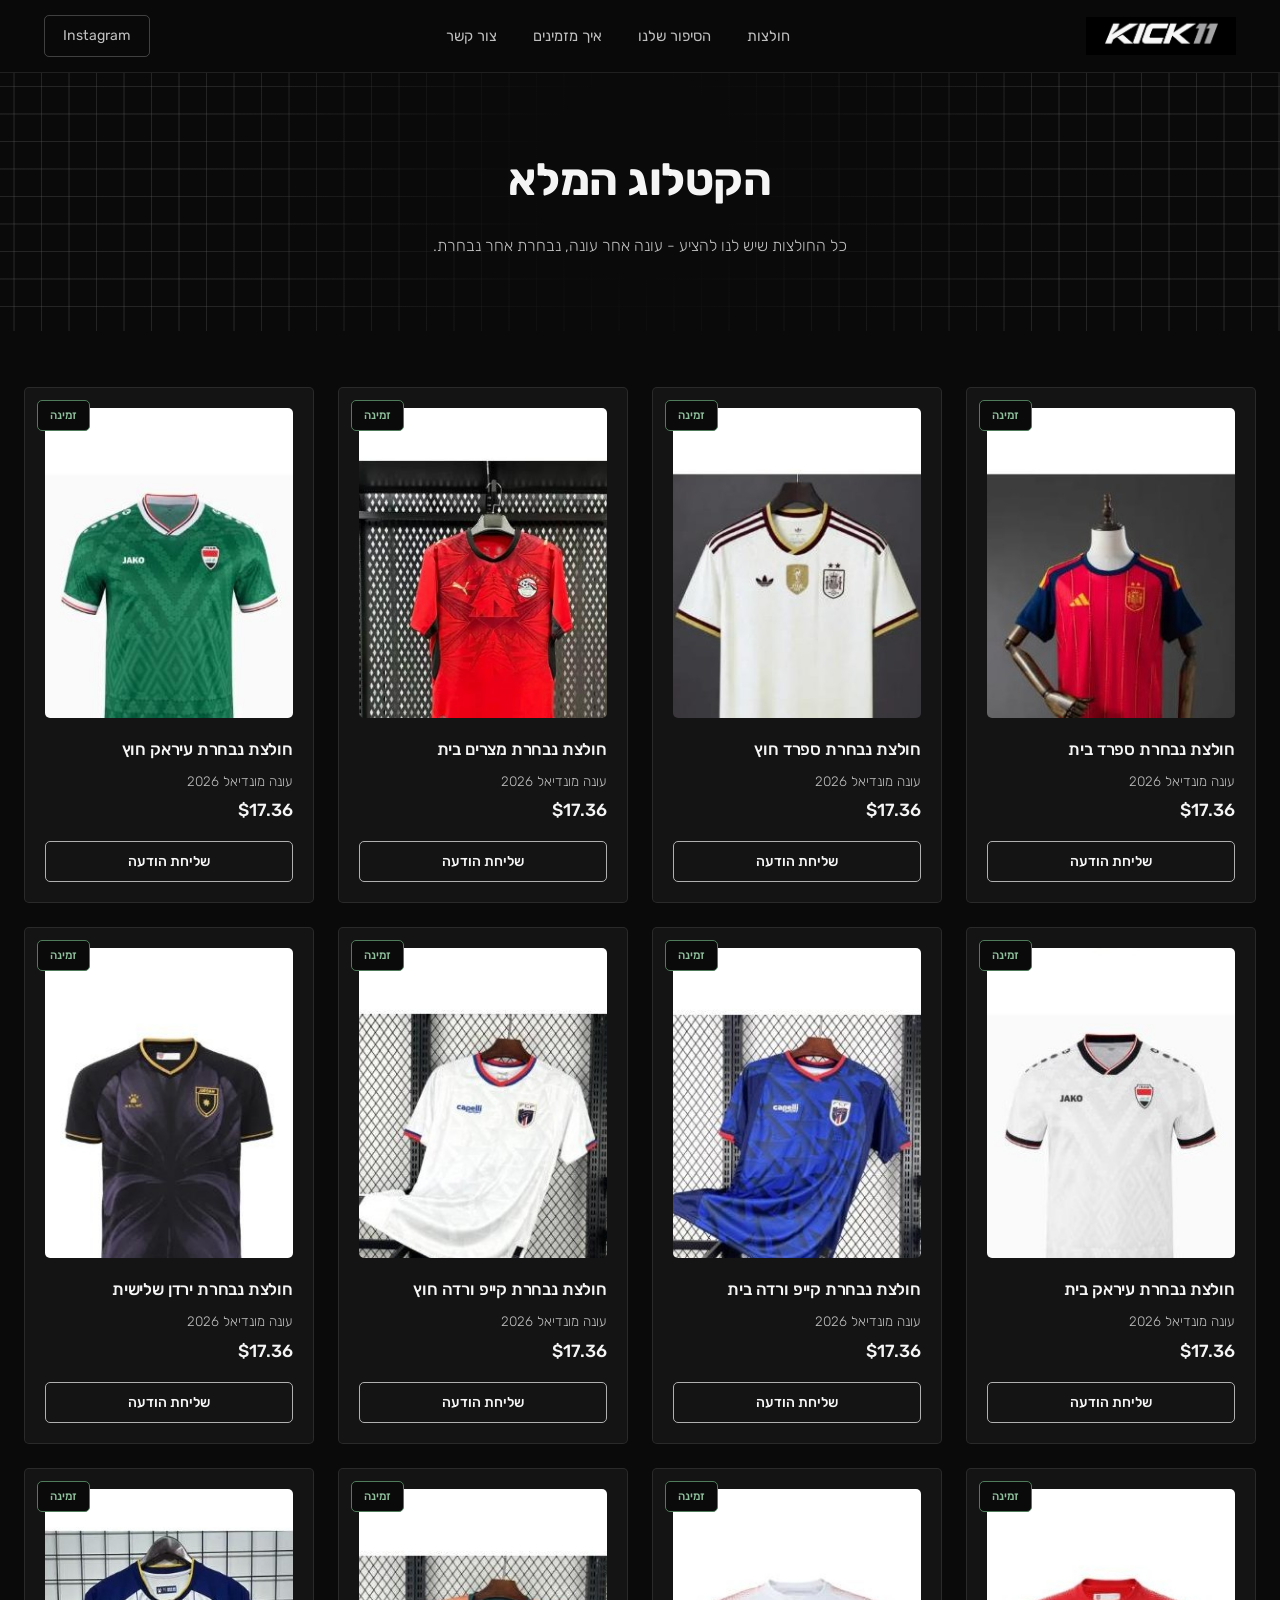
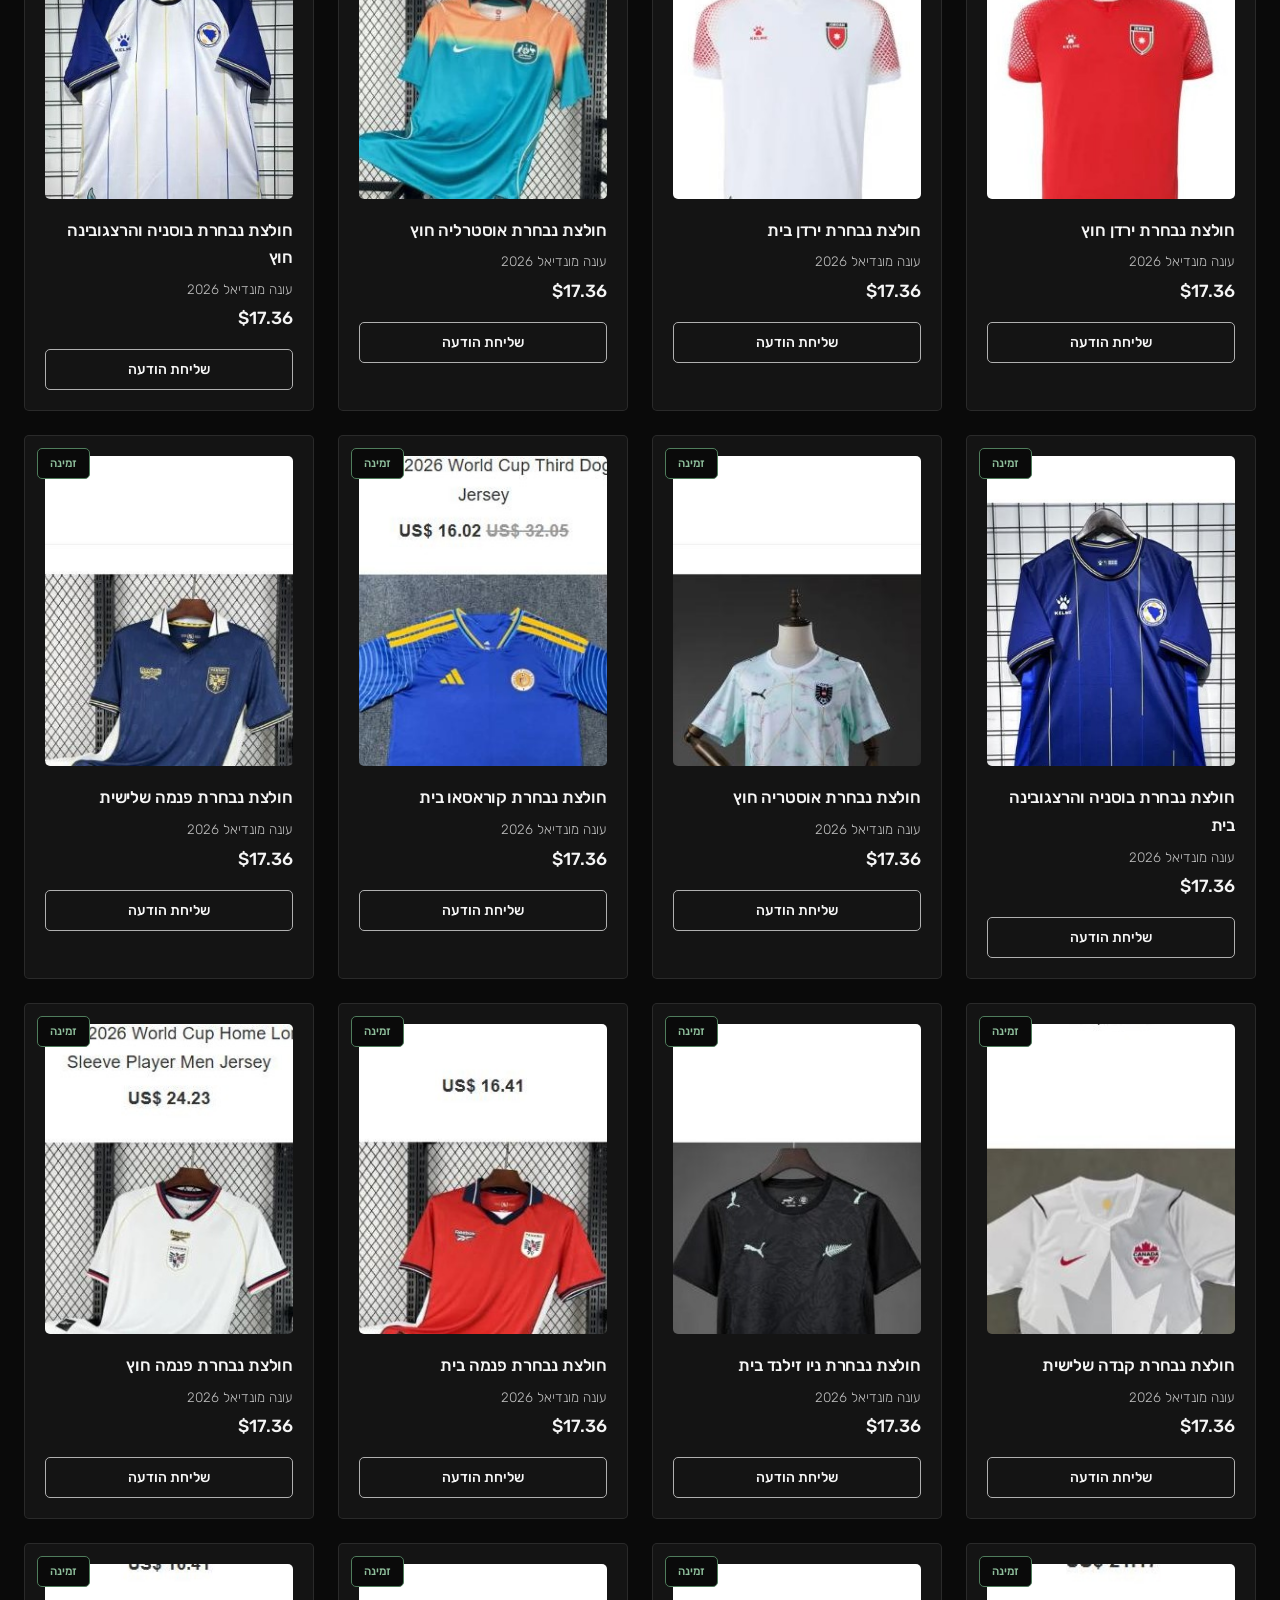
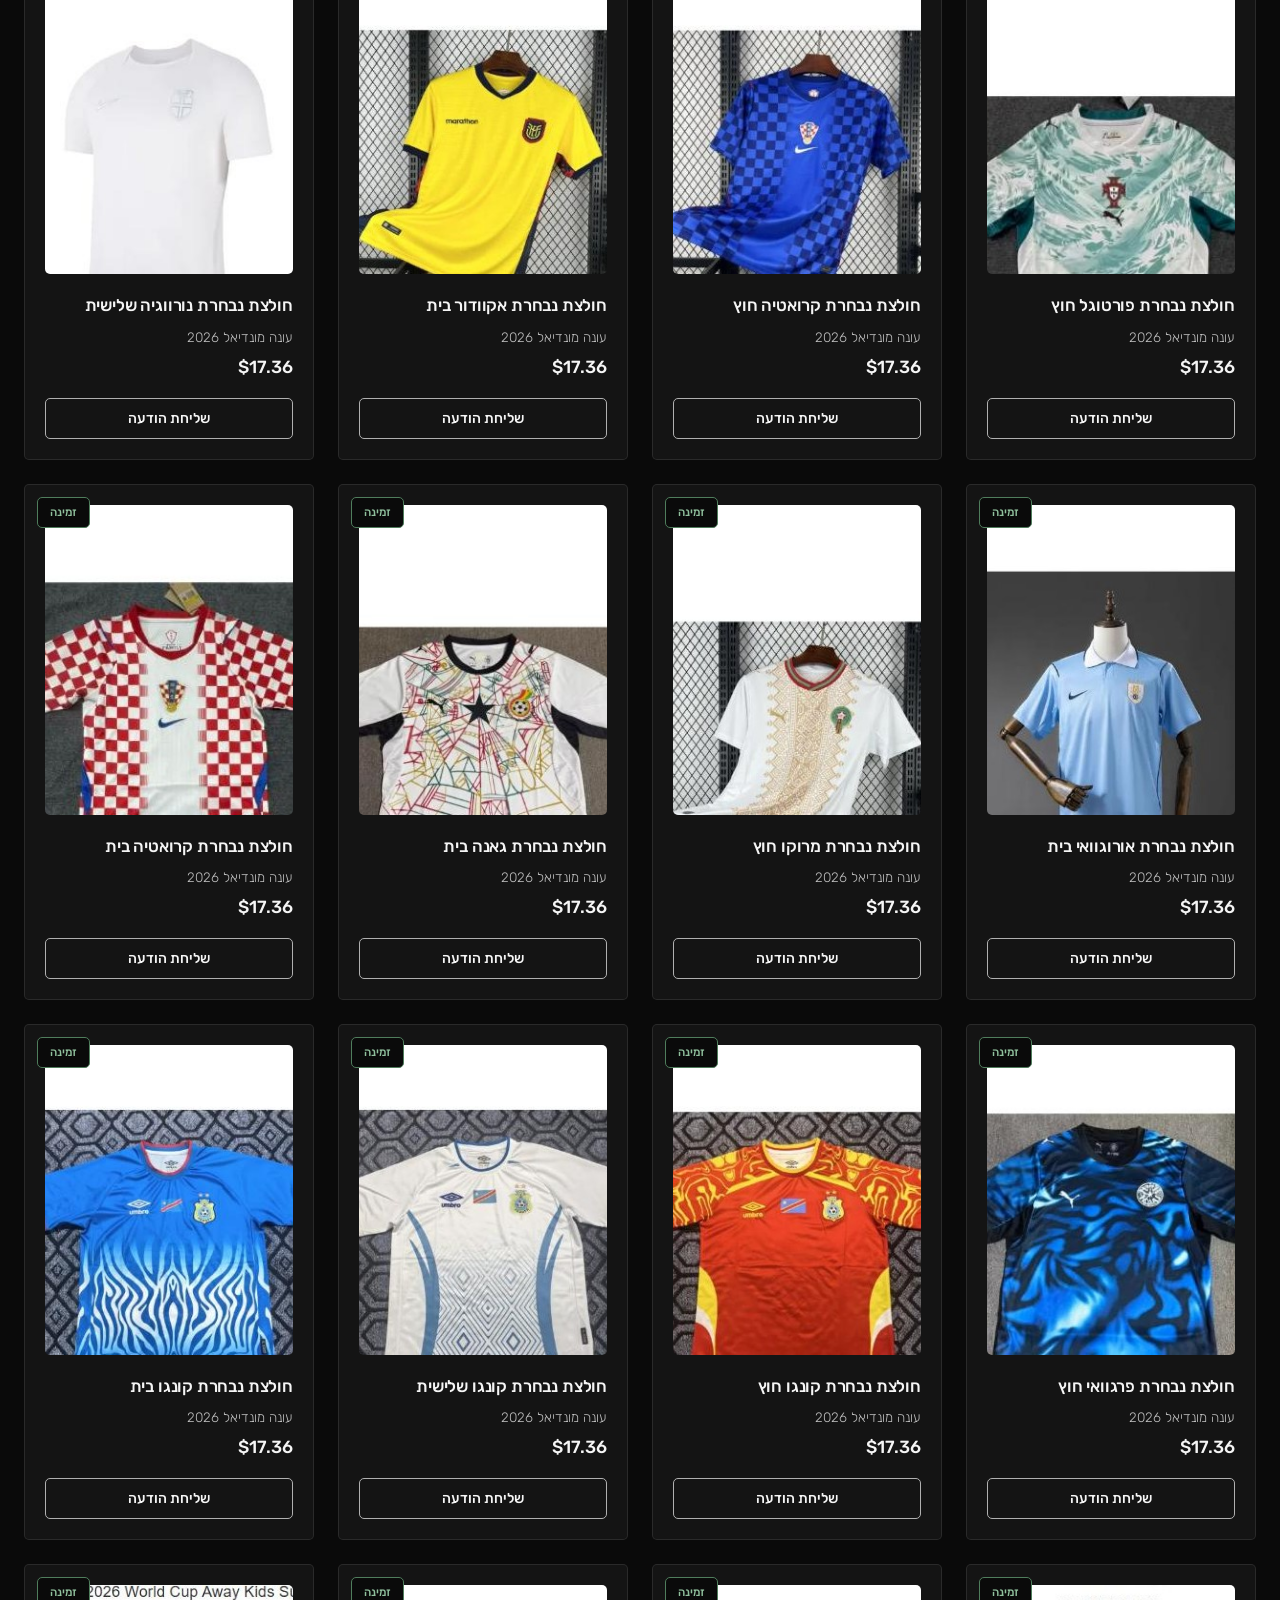
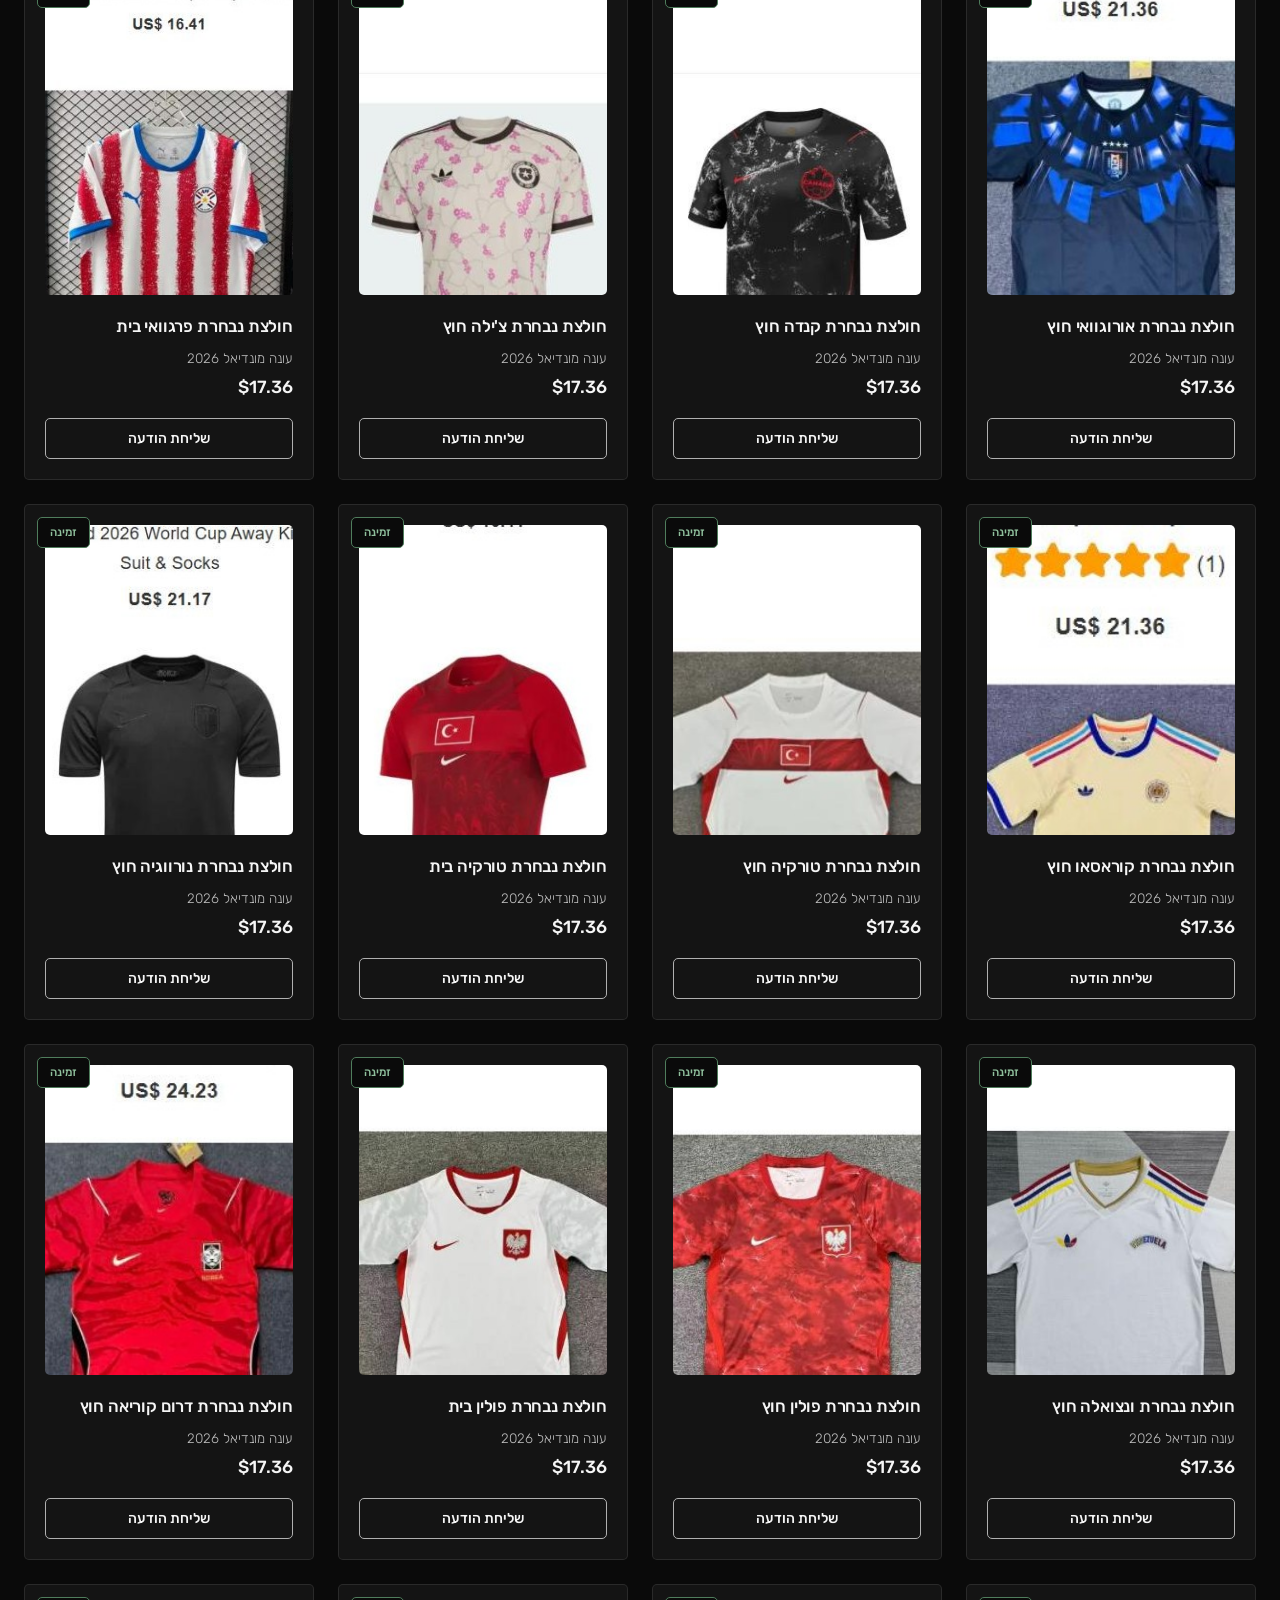
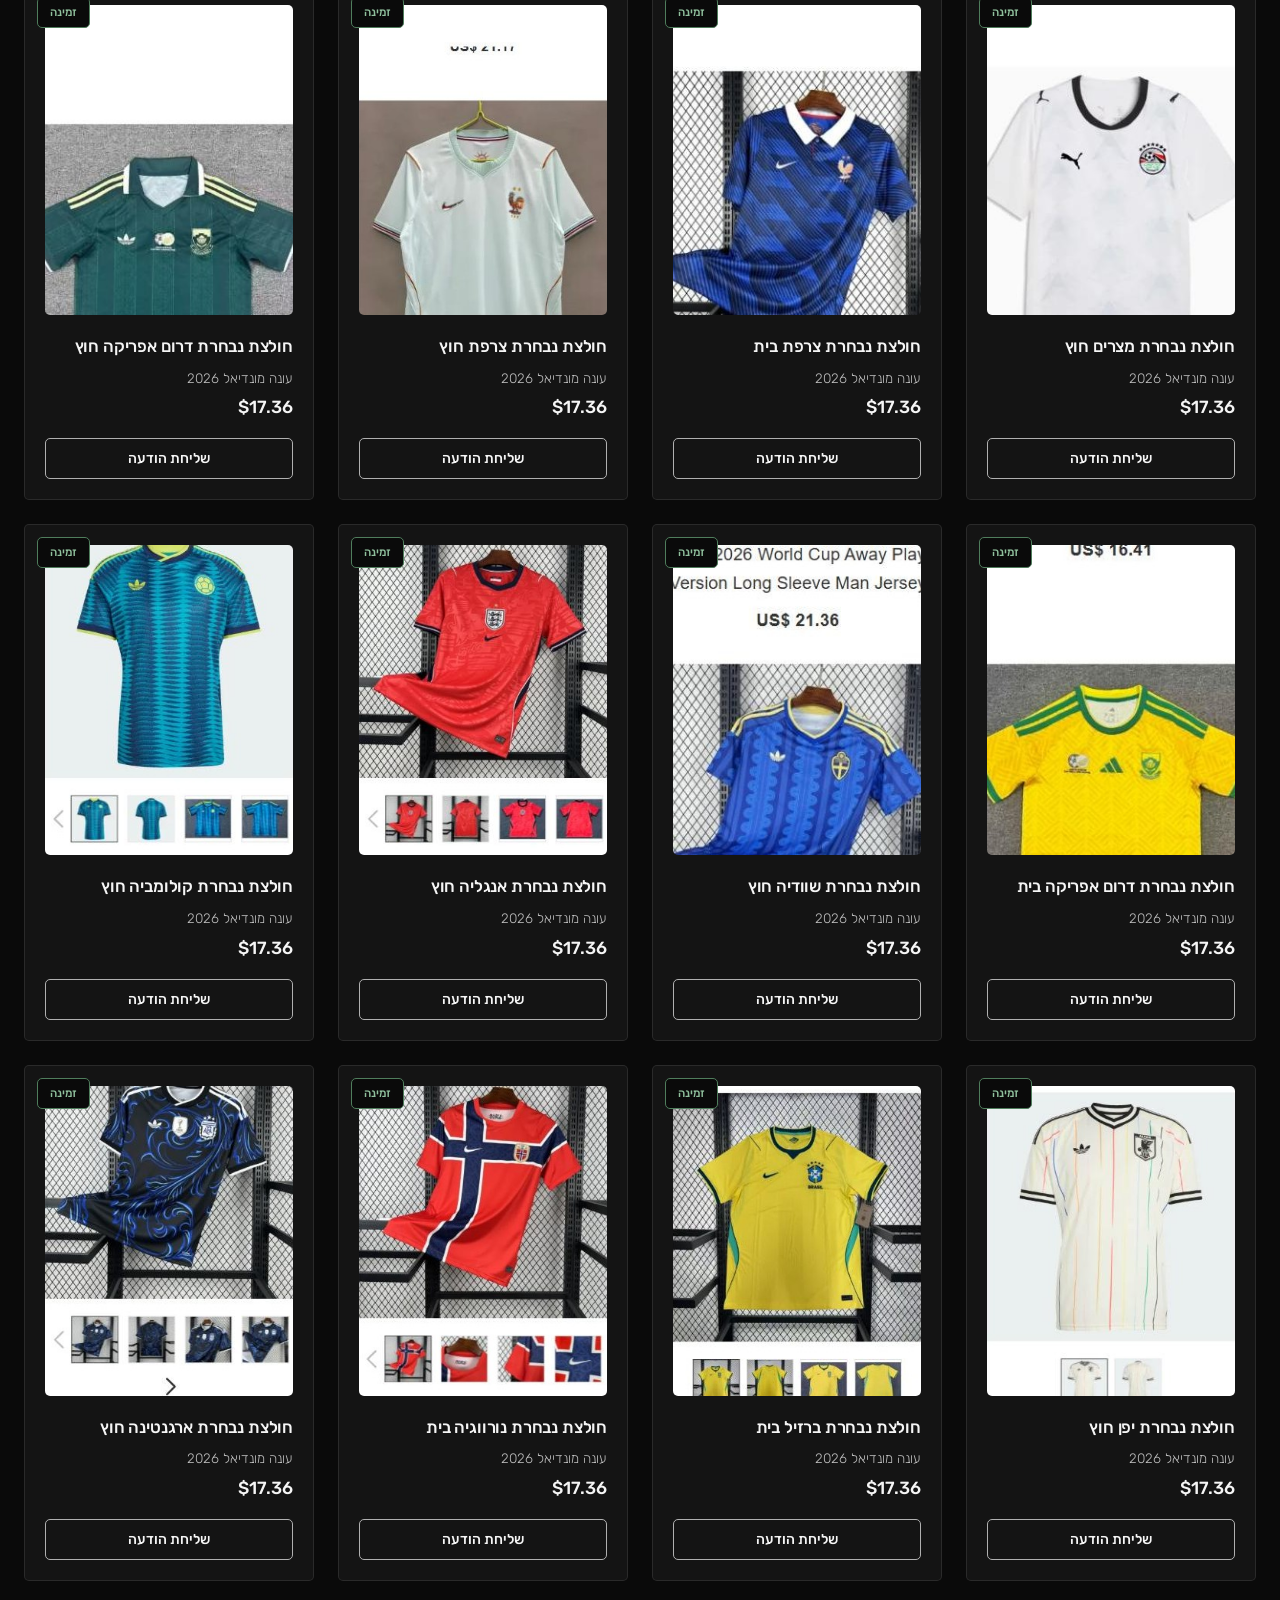
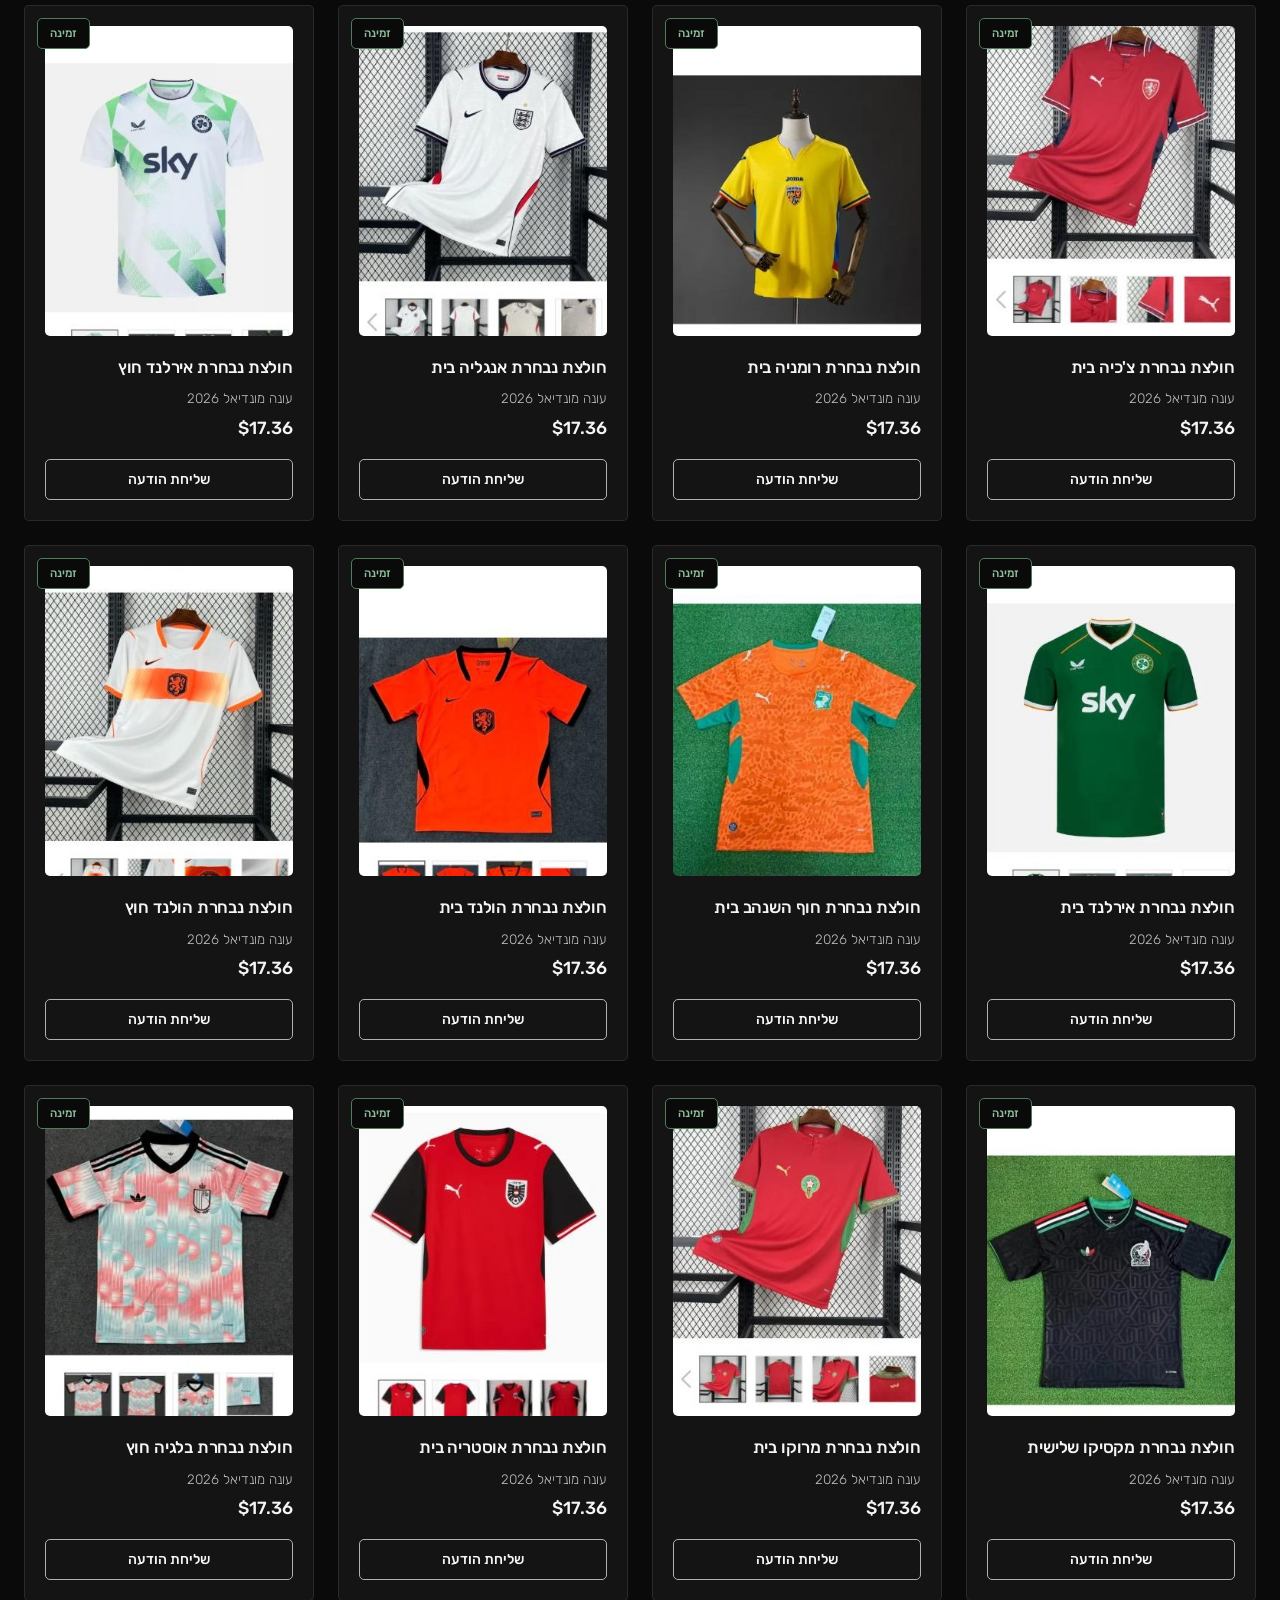
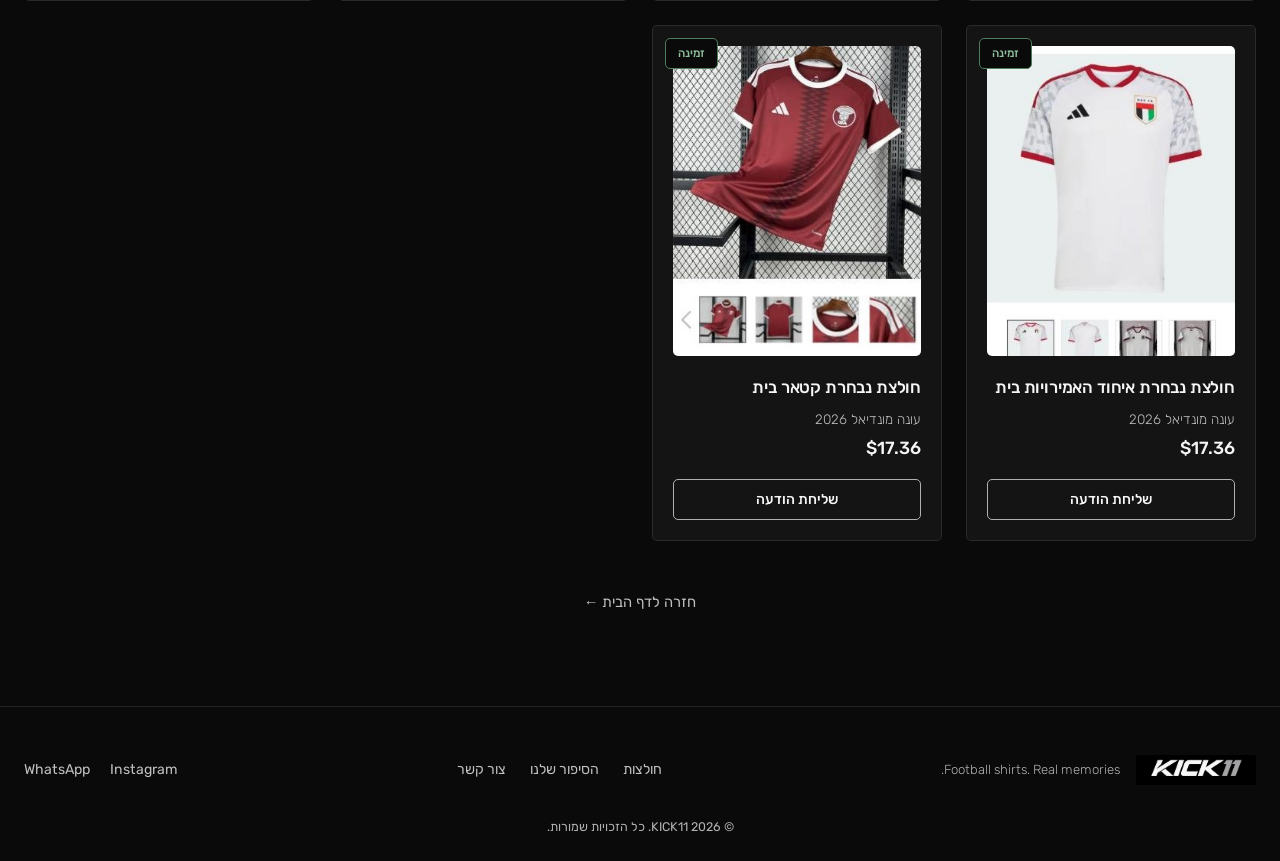
==== catalog.html @ 01cd305f "Remove old placeholder products, add a full catalog page - Dropped the 8 original placeholder-image " ====
<!DOCTYPE html>
<html lang="he" dir="rtl">
<head>
<meta charset="UTF-8">
<meta name="viewport" content="width=device-width, initial-scale=1.0">
<title>הקטלוג המלא | KICK11</title>
<meta name="description" content="KICK11 - כל החולצות שיש לנו להציע, קטלוג מלא.">
<link rel="icon" type="image/jpeg" href="assets/logo.jpg">
<link rel="preconnect" href="https://fonts.googleapis.com">
<link rel="preconnect" href="https://fonts.gstatic.com" crossorigin>
<link href="https://fonts.googleapis.com/css2?family=Rubik:wght@300;400;500;600;700;800&display=swap" rel="stylesheet">
<link rel="stylesheet" href="css/style.css">
</head>
<body>

<a class="skip-link" href="#main-content">דלג לתוכן הראשי</a>

<header class="site-header" id="site-header">
  <div class="header-inner">
    <a href="index.html" class="brand" aria-label="KICK11 - דף הבית">
      <img src="assets/logo.jpg" alt="KICK11" class="brand-logo">
    </a>

    <nav class="main-nav" id="main-nav" aria-label="ניווט ראשי">
      <ul>
        <li><a href="catalog.html">חולצות</a></li>
        <li><a href="index.html#story">הסיפור שלנו</a></li>
        <li><a href="index.html#how-to-order">איך מזמינים</a></li>
        <li><a href="index.html#contact">צור קשר</a></li>
      </ul>
    </nav>

    <a class="header-instagram" href="https://www.instagram.com/kick.11_" target="_blank" rel="noopener" aria-label="KICK11 באינסטגרם">Instagram</a>

    <button class="hamburger" id="hamburger-btn" aria-expanded="false" aria-controls="mobile-nav" aria-label="פתיחת תפריט ניווט">
      <span></span><span></span><span></span>
    </button>
  </div>

  <nav class="mobile-nav" id="mobile-nav" aria-label="ניווט למובייל" hidden>
    <ul>
      <li><a href="catalog.html">חולצות</a></li>
      <li><a href="index.html#story">הסיפור שלנו</a></li>
      <li><a href="index.html#how-to-order">איך מזמינים</a></li>
      <li><a href="index.html#contact">צור קשר</a></li>
      <li><a href="https://www.instagram.com/kick.11_" target="_blank" rel="noopener">Instagram</a></li>
    </ul>
  </nav>
</header>

<main id="main-content">

  <section class="page-header">
    <div class="page-header-inner">
      <h1>הקטלוג המלא</h1>
      <p>כל החולצות שיש לנו להציע - עונה אחר עונה, נבחרת אחר נבחרת.</p>
    </div>
  </section>

  <section class="catalog-section" aria-labelledby="catalog-title">
    <h2 class="sr-only" id="catalog-title">כל החולצות</h2>
    <ul class="catalog-grid" id="catalog-grid"></ul>

    <div class="back-to-top-wrap">
      <a href="index.html" class="catalog-link">חזרה לדף הבית ←</a>
    </div>
  </section>

</main>

<footer class="site-footer">
  <div class="footer-inner">
    <div class="footer-brand">
      <img src="assets/logo.jpg" alt="KICK11" class="footer-logo">
      <span class="footer-tagline">Football shirts. Real memories.</span>
    </div>

    <nav class="footer-nav" aria-label="ניווט בפוטר">
      <ul>
        <li><a href="catalog.html">חולצות</a></li>
        <li><a href="index.html#story">הסיפור שלנו</a></li>
        <li><a href="index.html#contact">צור קשר</a></li>
      </ul>
    </nav>

    <div class="footer-social">
      <a href="https://www.instagram.com/kick.11_" target="_blank" rel="noopener" aria-label="עקבו אחרינו באינסטגרם">Instagram</a>
      <a href="https://wa.me/972553068678" target="_blank" rel="noopener" aria-label="דברו איתנו בוואטסאפ">WhatsApp</a>
    </div>
  </div>
  <p class="footer-copy">© 2026 KICK11. כל הזכויות שמורות.</p>
</footer>

<div class="modal-overlay" id="dm-modal" hidden>
  <div class="modal" role="dialog" aria-modal="true" aria-labelledby="dm-modal-title" id="modal-box">
    <button class="modal-close" id="modal-close-btn" aria-label="סגירת חלון">&times;</button>
    <h2 id="dm-modal-title">מתעניינים בחולצה?</h2>
    <p class="modal-desc">שלחו לנו הודעה ונחזור אליכם עם פרטים על החולצה והזמינות.</p>
    <div class="modal-links">
      <a id="modal-whatsapp-link" href="#" target="_blank" rel="noopener" class="btn btn-primary modal-link">WhatsApp</a>
      <a id="modal-instagram-link" href="https://www.instagram.com/kick.11_" target="_blank" rel="noopener" class="btn btn-secondary modal-link">Instagram</a>
    </div>
  </div>
</div>

<script src="js/main.js"></script>
</body>
</html>
---- css/style.css ----
/* ===== Variables ===== */
:root {
  --black-950: #0a0a0a;
  --black-900: #141414;
  --white: #f5f5f5;
  --silver: #c0c0c0;
  --silver-dark: #b0b0b0;
  --status-available: #4f7d5c;
  --status-soon: #6b6b6b;
  --status-last: #a14b45;
  --radius: 5px;
  --font: 'Rubik', 'Arial', sans-serif;
  --transition: 0.25s ease;
  --header-h: 72px;
}

* { box-sizing: border-box; }

html {
  scroll-behavior: smooth;
  scroll-padding-top: var(--header-h);
}

body {
  margin: 0;
  font-family: var(--font);
  background: var(--black-950);
  color: var(--white);
  line-height: 1.65;
  -webkit-font-smoothing: antialiased;
}

img { max-width: 100%; display: block; }

a {
  color: inherit;
  text-decoration: none;
}

ul, ol { list-style: none; margin: 0; padding: 0; }

h1, h2, h3 { font-weight: 700; margin: 0; letter-spacing: -0.01em; }

.sr-only {
  position: absolute;
  width: 1px;
  height: 1px;
  padding: 0;
  margin: -1px;
  overflow: hidden;
  clip: rect(0, 0, 0, 0);
  white-space: nowrap;
  border: 0;
}

/* ===== Skip link ===== */
.skip-link {
  position: fixed;
  top: 16px;
  right: 16px;
  transform: translateY(-150%);
  background: var(--white);
  color: var(--black-950);
  padding: 12px 20px;
  border-radius: var(--radius);
  z-index: 200;
  font-weight: 600;
  transition: transform var(--transition);
}
.skip-link:focus {
  transform: translateY(0);
}

/* ===== Buttons ===== */
.btn {
  display: inline-block;
  padding: 15px 34px;
  border-radius: var(--radius);
  font-weight: 500;
  font-size: 0.95rem;
  border: 1px solid transparent;
  cursor: pointer;
  transition: background var(--transition), border-color var(--transition), opacity var(--transition), color var(--transition);
  text-align: center;
  font-family: var(--font);
}
.btn:focus-visible {
  outline: 1px solid var(--silver);
  outline-offset: 3px;
}

.btn-primary {
  background: var(--white);
  color: var(--black-950);
}
.btn-primary:hover { background: var(--silver); }

.btn-secondary {
  background: transparent;
  color: var(--white);
  border-color: var(--silver-dark);
}
.btn-secondary:hover {
  background: rgba(245, 245, 245, 0.06);
  border-color: var(--white);
}

.btn-dm {
  width: 100%;
  background: transparent;
  border: 1px solid var(--silver-dark);
  color: var(--white);
  padding: 11px 20px;
  font-size: 0.88rem;
  font-family: var(--font);
  border-radius: var(--radius);
  cursor: pointer;
  transition: background var(--transition), color var(--transition), opacity var(--transition);
}
.btn-dm:hover:not(:disabled) {
  background: var(--white);
  color: var(--black-950);
}
.btn-dm:disabled {
  opacity: 0.35;
  cursor: not-allowed;
}

/* ===== Header ===== */
.site-header {
  position: sticky;
  top: 0;
  z-index: 100;
  background: rgba(10, 10, 10, 0.92);
  backdrop-filter: blur(8px);
  border-bottom: 1px solid rgba(192, 192, 192, 0.12);
}

.header-inner {
  max-width: 1240px;
  margin: 0 auto;
  height: var(--header-h);
  display: flex;
  align-items: center;
  justify-content: space-between;
  padding: 0 24px;
}

.brand { display: flex; align-items: center; }
.brand-logo {
  width: 150px;
  height: 38px;
  object-fit: cover;
  object-position: center;
}

.main-nav ul {
  display: flex;
  gap: 36px;
}
.main-nav a {
  font-size: 0.92rem;
  font-weight: 400;
  color: var(--silver);
  transition: color var(--transition);
  position: relative;
}
.main-nav a:hover { color: var(--white); }
.main-nav a::after {
  content: '';
  position: absolute;
  bottom: -6px;
  right: 0;
  width: 0;
  height: 1px;
  background: var(--white);
  transition: width var(--transition);
}
.main-nav a:hover::after { width: 100%; }

.header-instagram {
  font-size: 0.88rem;
  color: var(--silver);
  border: 1px solid rgba(192, 192, 192, 0.3);
  border-radius: var(--radius);
  padding: 8px 18px;
  transition: color var(--transition), border-color var(--transition);
}
.header-instagram:hover {
  color: var(--white);
  border-color: var(--white);
}

.hamburger {
  display: none;
  flex-direction: column;
  justify-content: center;
  gap: 5px;
  width: 40px;
  height: 40px;
  background: none;
  border: none;
  cursor: pointer;
  padding: 0;
}
.hamburger span {
  display: block;
  width: 22px;
  height: 1.5px;
  background: var(--white);
  margin: 0 auto;
  transition: transform var(--transition), opacity var(--transition);
}
.hamburger[aria-expanded="true"] span:nth-child(1) {
  transform: translateY(6.5px) rotate(45deg);
}
.hamburger[aria-expanded="true"] span:nth-child(2) { opacity: 0; }
.hamburger[aria-expanded="true"] span:nth-child(3) {
  transform: translateY(-6.5px) rotate(-45deg);
}

.mobile-nav {
  border-top: 1px solid rgba(192, 192, 192, 0.12);
  background: var(--black-900);
  overflow: hidden;
  max-height: 0;
  transition: max-height 0.3s ease;
}
.mobile-nav.open { max-height: 400px; }
.mobile-nav ul {
  display: flex;
  flex-direction: column;
  padding: 8px 24px 16px;
}
.mobile-nav a {
  display: block;
  padding: 14px 0;
  font-size: 1rem;
  color: var(--white);
  border-bottom: 1px solid rgba(192, 192, 192, 0.08);
}

/* ===== Hero ===== */
.hero {
  --grid-color: rgba(114, 114, 114, 0.25);
  min-height: calc(100vh - var(--header-h));
  display: flex;
  flex-direction: column;
  align-items: center;
  justify-content: center;
  text-align: center;
  padding: 60px 24px;
  position: relative;
  overflow: hidden;
  background-color: var(--black-950);
  background-image:
    linear-gradient(0deg, transparent 24%, var(--grid-color) 25%, var(--grid-color) 26%, transparent 27%, transparent 74%, var(--grid-color) 75%, var(--grid-color) 76%, transparent 77%, transparent),
    linear-gradient(90deg, transparent 24%, var(--grid-color) 25%, var(--grid-color) 26%, transparent 27%, transparent 74%, var(--grid-color) 75%, var(--grid-color) 76%, transparent 77%, transparent);
  background-size: 55px 55px;
}
.hero::before {
  content: '';
  position: absolute;
  inset: 0;
  background: radial-gradient(circle at 50% 45%, var(--black-950) 0%, var(--black-950) 22%, transparent 68%);
  pointer-events: none;
}

.hero-content { max-width: 700px; position: relative; z-index: 1; }
.hero .scroll-hint { z-index: 1; }

.hero h1 {
  font-size: clamp(2.1rem, 5.2vw, 3.6rem);
  line-height: 1.3;
  margin-bottom: 22px;
}

.hero-tagline {
  font-size: clamp(1rem, 2vw, 1.15rem);
  color: var(--silver);
  margin-bottom: 44px;
  font-weight: 300;
}

.hero-ctas {
  display: flex;
  gap: 16px;
  justify-content: center;
  flex-wrap: wrap;
}

.fade-in-up {
  opacity: 0;
  transform: translateY(20px);
  animation: fadeInUp 0.7s ease forwards;
}
.delay-1 { animation-delay: 0.15s; }
.delay-2 { animation-delay: 0.3s; }

@keyframes fadeInUp {
  to { opacity: 1; transform: translateY(0); }
}

.scroll-hint {
  position: absolute;
  bottom: 40px;
  left: 50%;
  transform: translateX(-50%);
  display: flex;
  flex-direction: column;
  align-items: center;
  gap: 10px;
}
.scroll-hint-text {
  font-size: 0.75rem;
  color: var(--silver-dark);
  letter-spacing: 0.05em;
}
.scroll-hint-line {
  width: 1px;
  height: 28px;
  background: var(--silver-dark);
  position: relative;
  overflow: hidden;
}
.scroll-hint-line::after {
  content: '';
  position: absolute;
  top: -28px;
  right: 0;
  width: 100%;
  height: 100%;
  background: var(--white);
  animation: scrollLine 1.8s ease infinite;
}
@keyframes scrollLine {
  0% { top: -28px; }
  100% { top: 28px; }
}

@media (prefers-reduced-motion: reduce) {
  .fade-in-up { animation: none; opacity: 1; transform: none; }
  .scroll-hint-line::after { animation: none; }
  html { scroll-behavior: auto; }
}

/* ===== Section head ===== */
.section-head {
  text-align: center;
  max-width: 620px;
  margin: 0 auto 56px;
  padding: 0 24px;
}
.section-head h2 { font-size: clamp(1.7rem, 3.6vw, 2.2rem); }
.section-sub { color: var(--silver); margin-top: 12px; font-weight: 300; }

/* ===== Products / Carousel ===== */
.products-section {
  padding: 110px 0 90px;
}

.carousel-wrap {
  display: flex;
  align-items: center;
  gap: 14px;
  max-width: 1280px;
  margin: 0 auto;
  padding: 0 16px;
}

.carousel {
  overflow-x: auto;
  scroll-snap-type: x mandatory;
  scroll-behavior: smooth;
  flex: 1;
  outline: none;
  scrollbar-width: thin;
}
.carousel:focus-visible {
  box-shadow: 0 0 0 1px var(--silver) inset;
}
.carousel::-webkit-scrollbar { height: 4px; }
.carousel::-webkit-scrollbar-thumb {
  background: var(--silver-dark);
  border-radius: 3px;
}

.carousel-track {
  display: flex;
  gap: 24px;
  padding: 8px;
}

.product-card {
  scroll-snap-align: start;
  flex: 0 0 280px;
  background: var(--black-900);
  border: 1px solid rgba(192, 192, 192, 0.12);
  border-radius: var(--radius);
  padding: 20px;
  position: relative;
  transition: transform var(--transition), border-color var(--transition), border-radius var(--transition), background var(--transition), box-shadow var(--transition);
}
.product-card:hover {
  transform: translateY(-4px);
  border-color: transparent;
  border-radius: 30px;
  background: #212121;
  box-shadow: 15px 15px 30px rgb(25, 25, 25), -15px -15px 30px rgb(60, 60, 60);
}

.product-image {
  aspect-ratio: 4 / 5;
  border-radius: var(--radius);
  margin-bottom: 18px;
  position: relative;
  overflow: hidden;
  transition: border-radius var(--transition);
}
.product-image img {
  width: 100%;
  height: 100%;
  object-fit: cover;
  display: block;
}
.product-image-placeholder {
  --grid-color: rgba(114, 114, 114, 0.3);
  background-color: #191a1a;
  background-image:
    linear-gradient(0deg, transparent 24%, var(--grid-color) 25%, var(--grid-color) 26%, transparent 27%, transparent 74%, var(--grid-color) 75%, var(--grid-color) 76%, transparent 77%, transparent),
    linear-gradient(90deg, transparent 24%, var(--grid-color) 25%, var(--grid-color) 26%, transparent 27%, transparent 74%, var(--grid-color) 75%, var(--grid-color) 76%, transparent 77%, transparent);
  background-size: 55px 55px;
}
.product-card:hover .product-image {
  border-radius: 22px;
}

.badge {
  position: absolute;
  top: 12px;
  left: 12px;
  padding: 5px 12px;
  border-radius: var(--radius);
  font-size: 0.72rem;
  font-weight: 500;
  z-index: 1;
  background: var(--black-950);
  border: 1px solid;
}
.badge-available { color: #8fbf9c; border-color: var(--status-available); }
.badge-coming-soon { color: var(--silver); border-color: var(--status-soon); }
.badge-last { color: #d99a95; border-color: var(--status-last); }

.product-name {
  font-size: 1.05rem;
  font-weight: 500;
  margin-bottom: 6px;
}
.product-season {
  color: var(--silver);
  font-size: 0.85rem;
  margin: 0 0 4px;
  font-weight: 300;
}
.product-stock {
  color: var(--silver-dark);
  font-size: 0.78rem;
  margin: 0 0 10px;
}
.product-price {
  font-size: 1.1rem;
  font-weight: 500;
  margin: 0 0 16px;
}

.carousel-arrow {
  flex: 0 0 auto;
  width: 42px;
  height: 42px;
  border-radius: 50%;
  border: 1px solid var(--silver-dark);
  background: transparent;
  color: var(--white);
  font-size: 0.95rem;
  cursor: pointer;
  transition: background var(--transition), color var(--transition);
}
.carousel-arrow:hover {
  background: var(--white);
  color: var(--black-950);
}
.carousel-arrow:focus-visible {
  outline: 1px solid var(--silver);
  outline-offset: 2px;
}

.carousel-dots {
  display: flex;
  justify-content: center;
  gap: 10px;
  margin-top: 32px;
}

.products-error {
  text-align: center;
  color: var(--silver);
  font-size: 0.95rem;
  padding: 0 24px;
}
.carousel-dot {
  width: 6px;
  height: 6px;
  border-radius: 50%;
  border: none;
  background: var(--silver-dark);
  opacity: 0.4;
  cursor: pointer;
  transition: opacity var(--transition), transform var(--transition);
  padding: 0;
}
.carousel-dot.active {
  opacity: 1;
  transform: scale(1.4);
  background: var(--white);
}
.carousel-dot:focus-visible {
  outline: 1px solid var(--silver);
  outline-offset: 2px;
}

.catalog-link-wrap {
  text-align: center;
  margin-top: 40px;
}
.catalog-link {
  font-size: 0.92rem;
  color: var(--silver);
  border-bottom: 1px solid transparent;
  padding-bottom: 2px;
  transition: color var(--transition), border-color var(--transition);
}
.catalog-link:hover {
  color: var(--white);
  border-color: var(--silver-dark);
}

/* ===== How to order ===== */
.how-section {
  padding: 90px 24px;
  background: var(--black-900);
  border-top: 1px solid rgba(192, 192, 192, 0.1);
  border-bottom: 1px solid rgba(192, 192, 192, 0.1);
}
.how-steps {
  max-width: 900px;
  margin: 0 auto;
  display: grid;
  grid-template-columns: repeat(3, 1fr);
  gap: 32px;
}
.how-step {
  text-align: center;
  padding: 24px 16px;
}
.how-step-num {
  display: block;
  font-size: 0.85rem;
  color: var(--silver-dark);
  margin-bottom: 14px;
  letter-spacing: 0.1em;
}
.how-step p {
  font-size: 1rem;
  margin: 0;
}

/* ===== Story ===== */
.story-section {
  padding: 90px 24px;
}
.story-inner {
  max-width: 640px;
  margin: 0 auto;
  text-align: center;
}
.story-inner h2 {
  font-size: clamp(1.7rem, 3.6vw, 2.2rem);
  margin-bottom: 24px;
}
.story-inner p {
  color: var(--silver);
  font-size: 1.02rem;
  font-weight: 300;
}

/* ===== CTA section ===== */
.cta-section {
  padding: 110px 24px;
  text-align: center;
  border-top: 1px solid rgba(192, 192, 192, 0.1);
}
.cta-inner { max-width: 540px; margin: 0 auto; }
.cta-inner h2 {
  font-size: clamp(1.7rem, 3.6vw, 2.2rem);
  margin-bottom: 16px;
}
.cta-inner p {
  color: var(--silver);
  margin-bottom: 34px;
  font-weight: 300;
}

/* ===== Footer ===== */
.site-footer {
  border-top: 1px solid rgba(192, 192, 192, 0.12);
  padding: 48px 24px 24px;
}
.footer-inner {
  max-width: 1240px;
  margin: 0 auto;
  display: flex;
  flex-wrap: wrap;
  gap: 24px;
  align-items: center;
  justify-content: space-between;
}
.footer-brand {
  display: flex;
  align-items: center;
  gap: 16px;
}
.footer-logo {
  width: 120px;
  height: 30px;
  object-fit: cover;
  object-position: center;
}
.footer-tagline {
  font-size: 0.82rem;
  color: var(--silver-dark);
  font-weight: 300;
}
.footer-nav ul {
  display: flex;
  gap: 24px;
  flex-wrap: wrap;
}
.footer-nav a, .footer-social a {
  color: var(--silver);
  font-size: 0.88rem;
  transition: color var(--transition);
}
.footer-nav a:hover, .footer-social a:hover { color: var(--white); }
.footer-social {
  display: flex;
  gap: 20px;
}
.footer-copy {
  text-align: center;
  color: var(--silver-dark);
  font-size: 0.78rem;
  margin: 32px 0 0;
}

/* ===== Modal ===== */
.modal-overlay[hidden] {
  display: none;
}

.modal-overlay {
  position: fixed;
  inset: 0;
  background: rgba(10, 10, 10, 0.8);
  display: flex;
  align-items: center;
  justify-content: center;
  z-index: 300;
  padding: 24px;
  animation: overlayFade 0.2s ease;
}
@keyframes overlayFade {
  from { opacity: 0; }
  to { opacity: 1; }
}

.modal {
  background: var(--black-900);
  border: 1px solid rgba(192, 192, 192, 0.18);
  border-radius: var(--radius);
  max-width: 420px;
  width: 100%;
  padding: 36px 28px 28px;
  position: relative;
  animation: modalPop 0.22s ease;
}
@keyframes modalPop {
  from { opacity: 0; transform: translateY(6px); }
  to { opacity: 1; transform: translateY(0); }
}

.modal h2 {
  font-size: 1.25rem;
  margin-bottom: 14px;
}
.modal-desc {
  margin: 0 0 22px;
  font-size: 0.92rem;
  color: var(--silver);
  font-weight: 300;
}
.modal-links {
  display: flex;
  flex-direction: column;
  gap: 12px;
}
.modal-link { width: 100%; }

.modal-close {
  position: absolute;
  top: 14px;
  left: 14px;
  width: 30px;
  height: 30px;
  border-radius: 50%;
  border: 1px solid rgba(192, 192, 192, 0.25);
  background: transparent;
  color: var(--white);
  font-size: 1.1rem;
  line-height: 1;
  cursor: pointer;
  transition: background var(--transition);
}
.modal-close:hover { background: rgba(245, 245, 245, 0.08); }
.modal-close:focus-visible {
  outline: 1px solid var(--silver);
  outline-offset: 2px;
}

/* ===== Catalog page ===== */
.page-header {
  --grid-color: rgba(114, 114, 114, 0.25);
  position: relative;
  overflow: hidden;
  padding: 70px 24px 56px;
  text-align: center;
  background-color: var(--black-950);
  background-image:
    linear-gradient(0deg, transparent 24%, var(--grid-color) 25%, var(--grid-color) 26%, transparent 27%, transparent 74%, var(--grid-color) 75%, var(--grid-color) 76%, transparent 77%, transparent),
    linear-gradient(90deg, transparent 24%, var(--grid-color) 25%, var(--grid-color) 26%, transparent 27%, transparent 74%, var(--grid-color) 75%, var(--grid-color) 76%, transparent 77%, transparent);
  background-size: 55px 55px;
}
.page-header::before {
  content: '';
  position: absolute;
  inset: 0;
  background: radial-gradient(circle at 50% 40%, var(--black-950) 0%, var(--black-950) 15%, transparent 65%);
  pointer-events: none;
}
.page-header-inner { position: relative; z-index: 1; max-width: 640px; margin: 0 auto; }
.page-header h1 { font-size: clamp(1.9rem, 4.5vw, 2.8rem); margin-bottom: 14px; }
.page-header p { color: var(--silver); font-weight: 300; }

.catalog-section {
  padding: 56px 24px 90px;
  max-width: 1280px;
  margin: 0 auto;
}

.catalog-grid {
  display: grid;
  grid-template-columns: repeat(auto-fill, minmax(240px, 1fr));
  gap: 24px;
  list-style: none;
  margin: 0;
  padding: 0;
}
.catalog-grid .product-card {
  flex: none;
  width: 100%;
}

.back-to-top-wrap {
  text-align: center;
  margin-top: 48px;
}

/* ===== Responsive ===== */
@media (max-width: 860px) {
  .main-nav, .header-instagram { display: none; }
  .hamburger { display: flex; }
}

@media (max-width: 600px) {
  .product-card { flex: 0 0 78vw; }
  .carousel-arrow { display: none; }
  .hero-ctas { flex-direction: column; width: 100%; }
  .hero-ctas .btn { width: 100%; }
  .how-steps { grid-template-columns: 1fr; gap: 8px; }
  .footer-inner { flex-direction: column; text-align: center; justify-content: center; }
  .catalog-grid { grid-template-columns: repeat(auto-fill, minmax(150px, 1fr)); gap: 16px; }
}
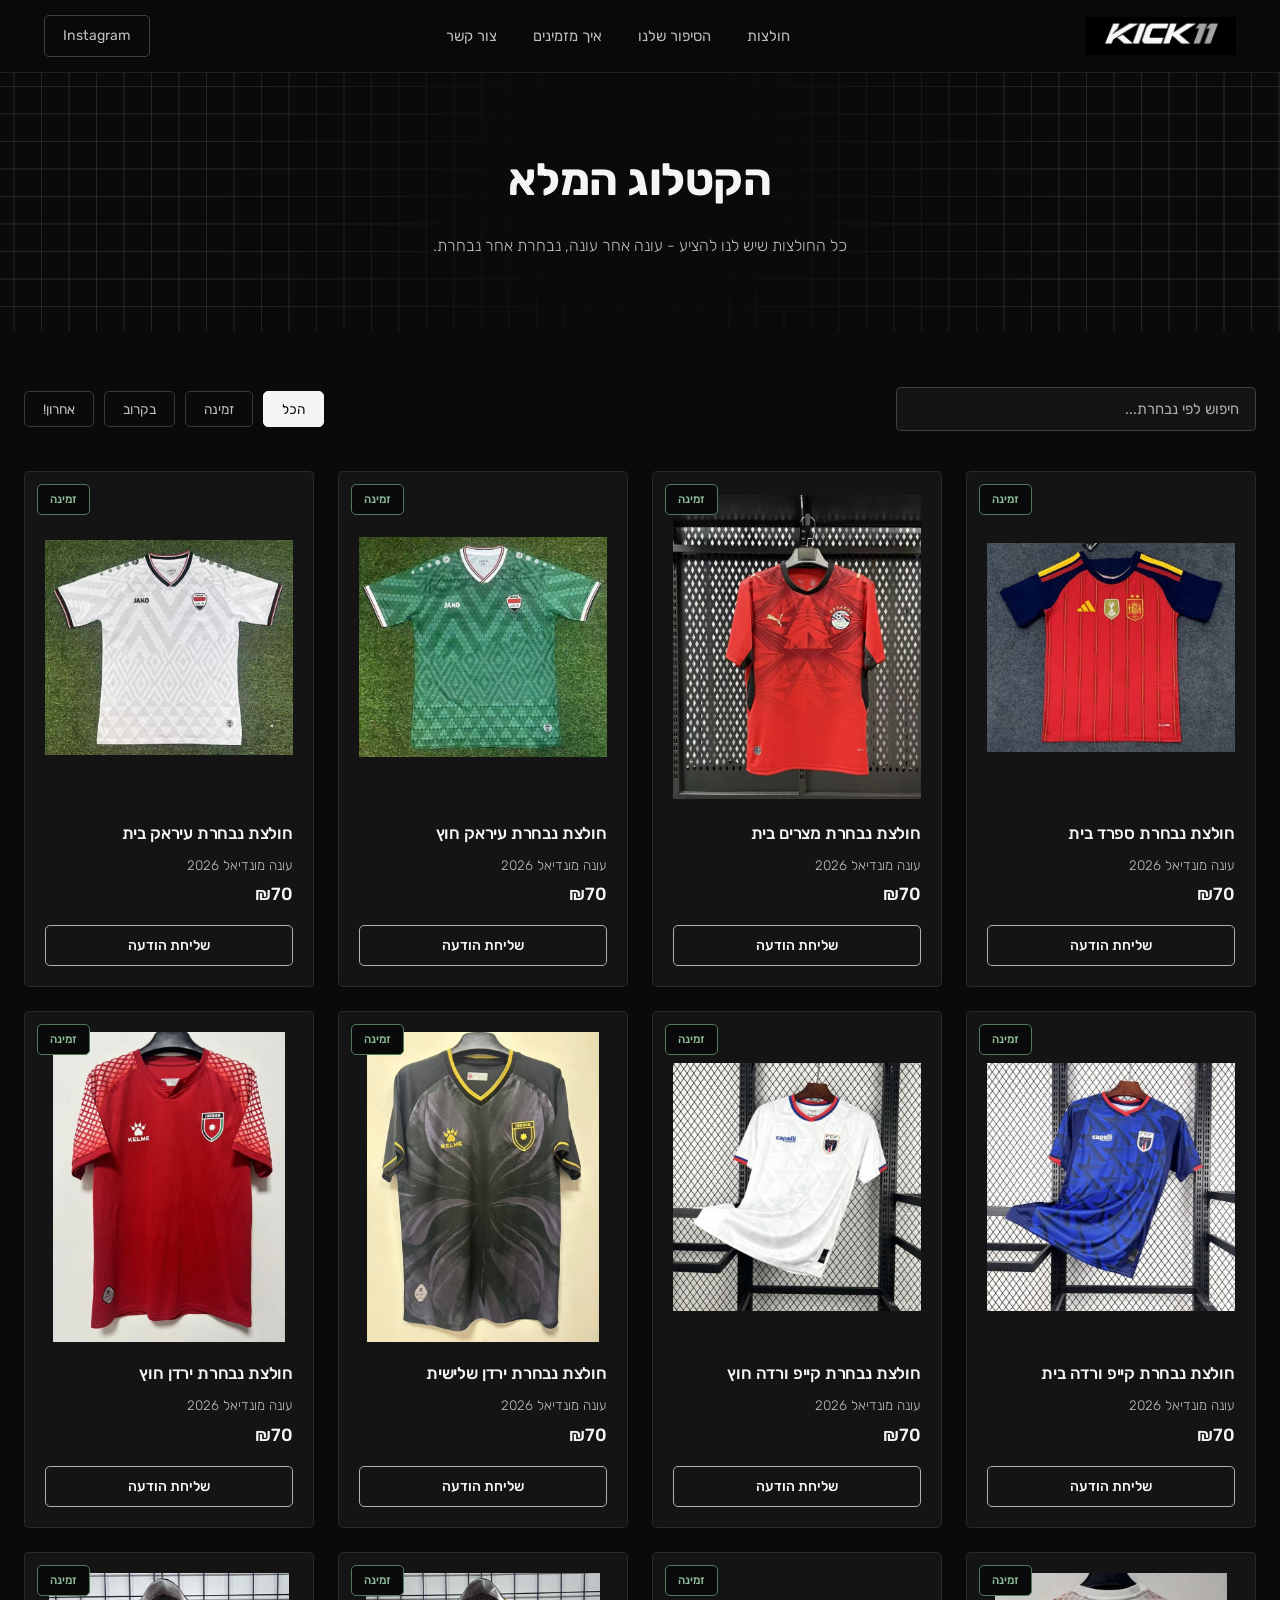
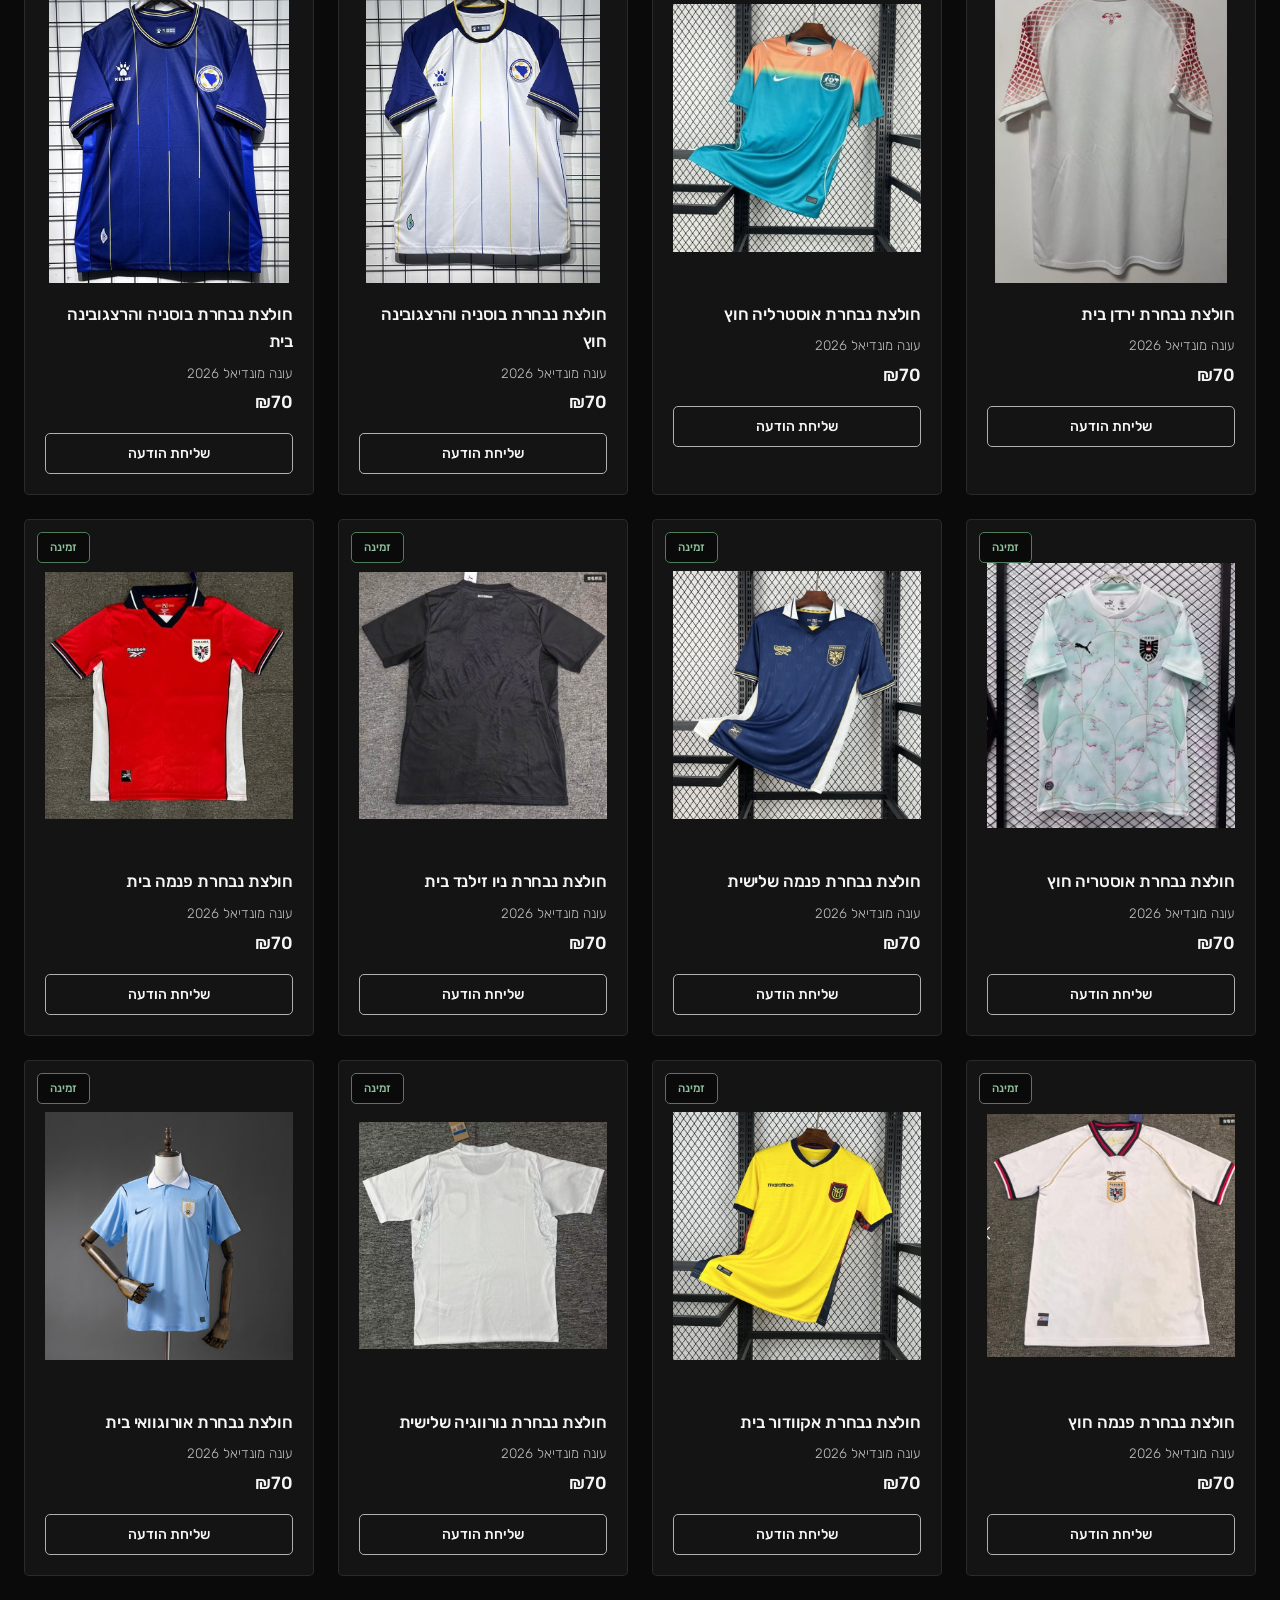
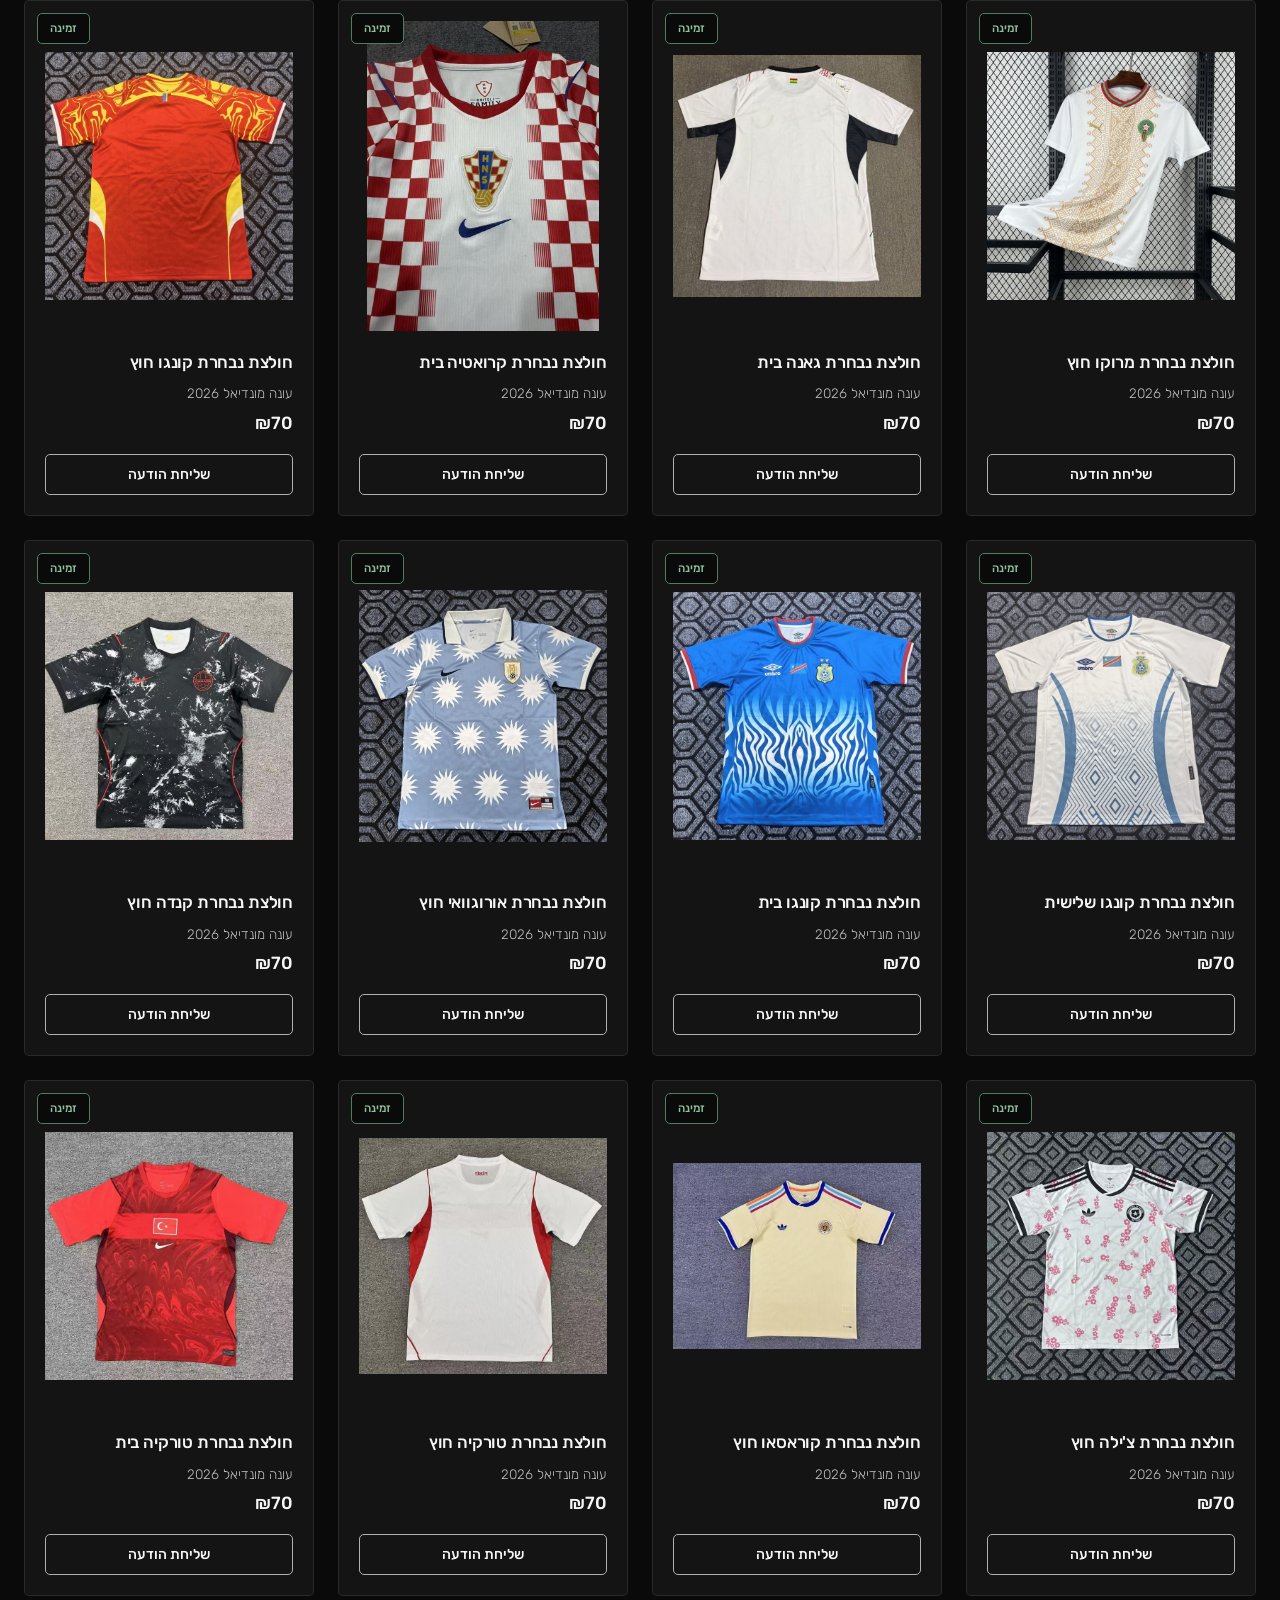
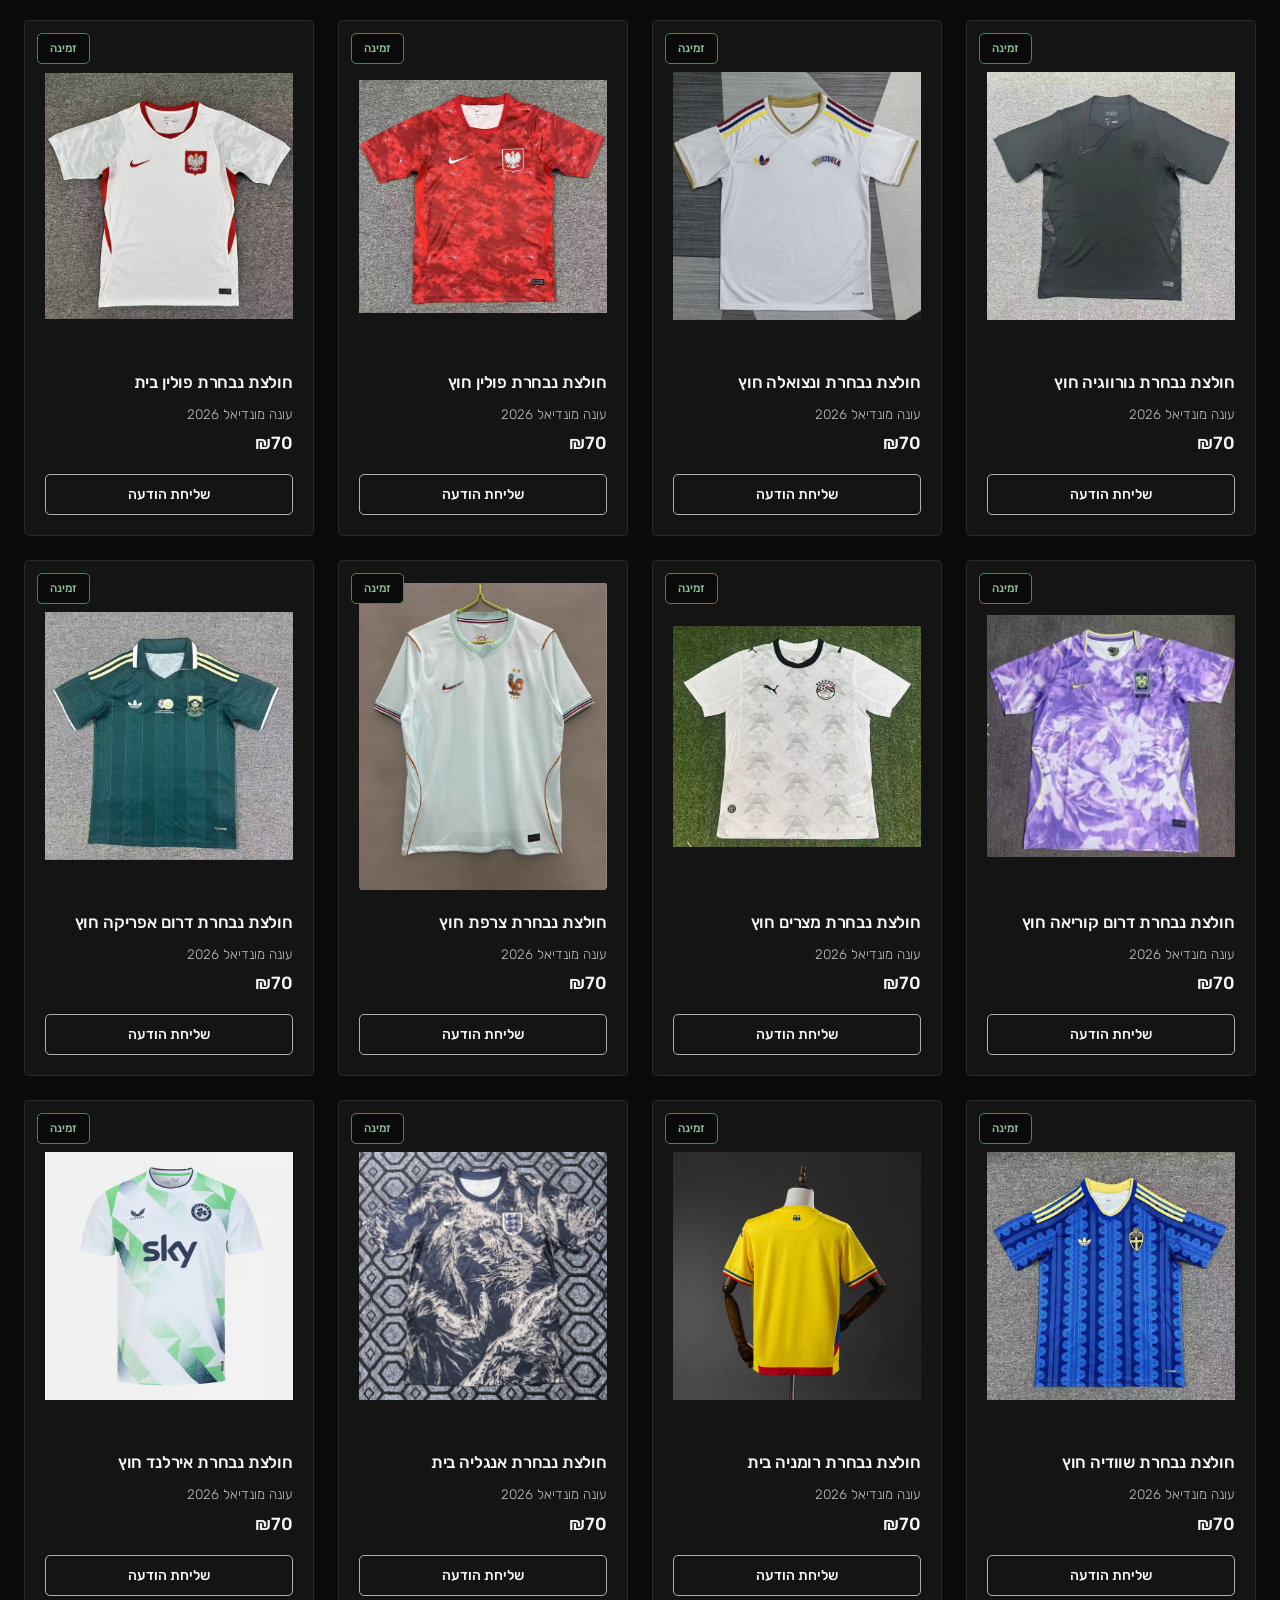
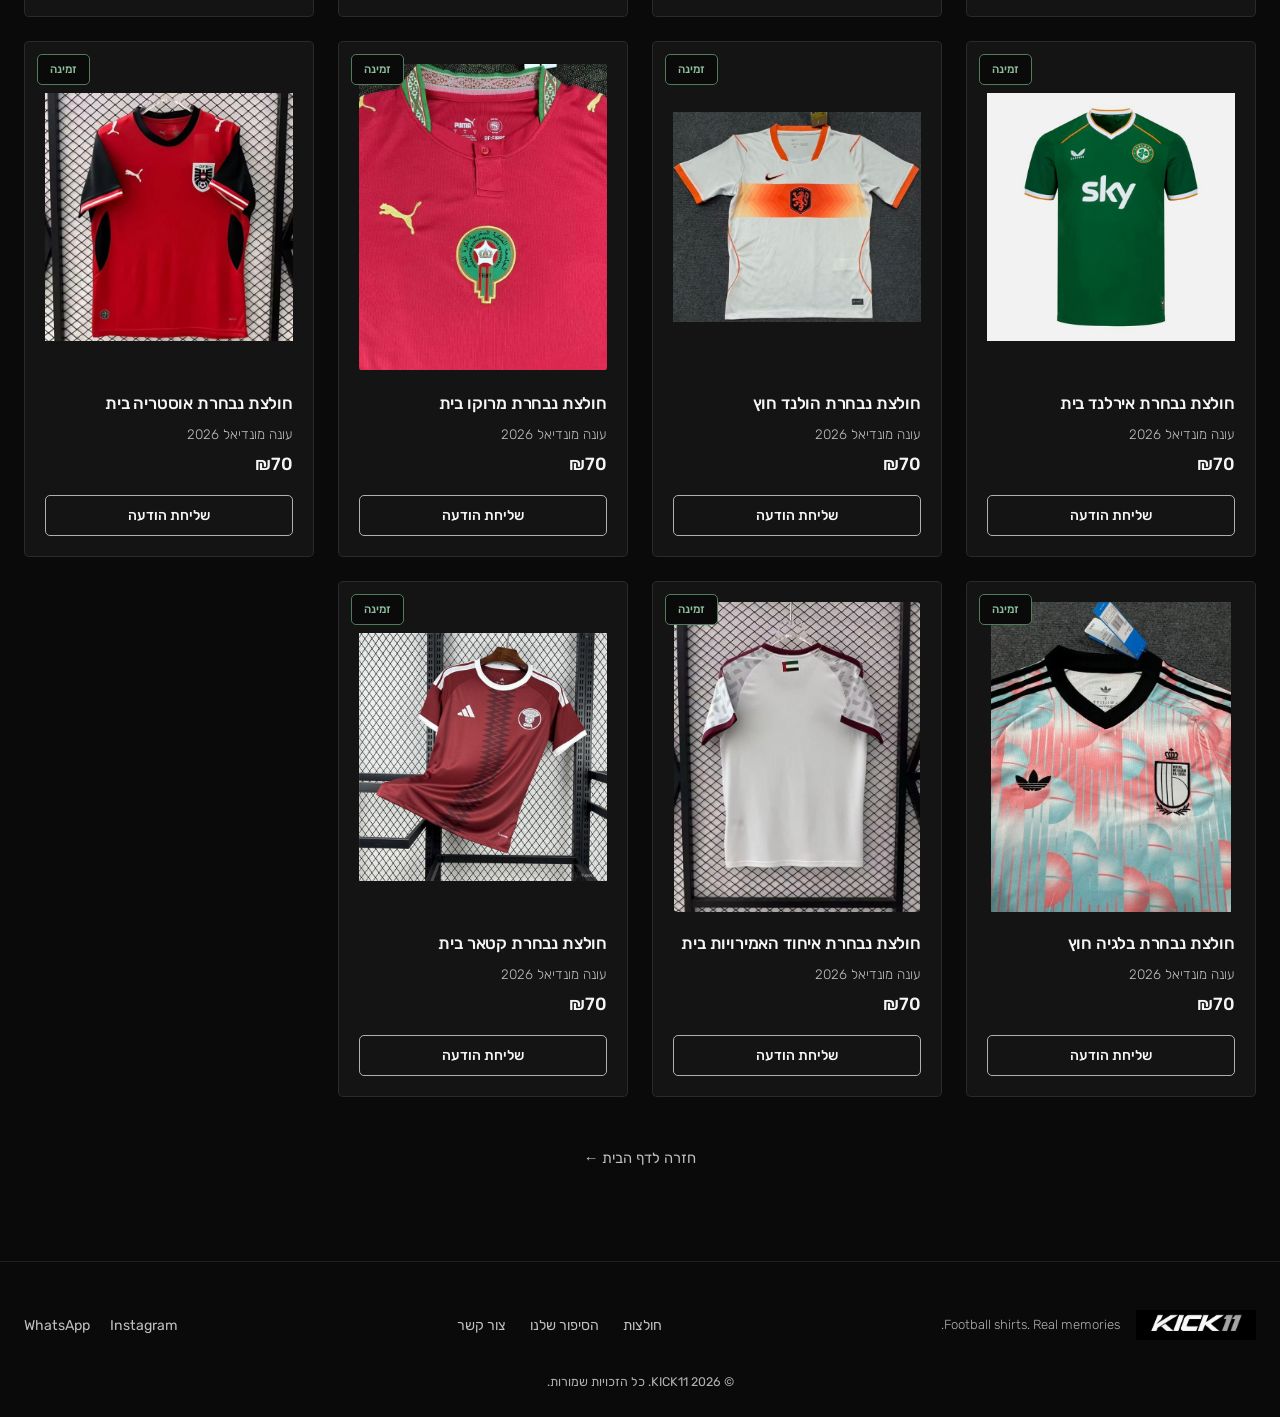
==== commit f89c5ba7: "Remove products without a consistent photo, flat ₪70 pricing, add catalog search - Removed the 19 pr" ====
--- a/catalog.html
+++ b/catalog.html
@@ -59,6 +59,21 @@
 
   <section class="catalog-section" aria-labelledby="catalog-title">
     <h2 class="sr-only" id="catalog-title">כל החולצות</h2>
+
+    <div class="catalog-controls">
+      <label class="sr-only" for="catalog-search">חיפוש חולצה לפי שם</label>
+      <input type="search" id="catalog-search" class="catalog-search" placeholder="חיפוש לפי נבחרת...">
+
+      <div class="catalog-filters" role="group" aria-label="סינון לפי זמינות">
+        <button type="button" class="filter-chip active" data-status="all">הכל</button>
+        <button type="button" class="filter-chip" data-status="available">זמינה</button>
+        <button type="button" class="filter-chip" data-status="coming-soon">בקרוב</button>
+        <button type="button" class="filter-chip" data-status="last">אחרון!</button>
+      </div>
+    </div>
+
+    <p class="catalog-empty" id="catalog-empty" hidden>לא נמצאו חולצות תואמות לחיפוש.</p>
+
     <ul class="catalog-grid" id="catalog-grid"></ul>
 
     <div class="back-to-top-wrap">
--- a/css/style.css
+++ b/css/style.css
@@ -415,12 +415,13 @@
   margin-bottom: 18px;
   position: relative;
   overflow: hidden;
+  background: var(--black-900);
   transition: border-radius var(--transition);
 }
 .product-image img {
   width: 100%;
   height: 100%;
-  object-fit: cover;
+  object-fit: contain;
   display: block;
 }
 .product-image-placeholder {
@@ -766,6 +767,71 @@
   margin: 0 auto;
 }
 
+.catalog-controls {
+  display: flex;
+  flex-wrap: wrap;
+  align-items: center;
+  justify-content: space-between;
+  gap: 16px;
+  margin-bottom: 40px;
+}
+
+.catalog-search {
+  flex: 1 1 260px;
+  max-width: 360px;
+  background: var(--black-900);
+  border: 1px solid rgba(192, 192, 192, 0.25);
+  border-radius: var(--radius);
+  color: var(--white);
+  padding: 12px 16px;
+  font-size: 0.92rem;
+  font-family: var(--font);
+  transition: border-color var(--transition);
+}
+.catalog-search::placeholder { color: var(--silver-dark); }
+.catalog-search:focus {
+  outline: none;
+  border-color: var(--silver);
+}
+
+.catalog-filters {
+  display: flex;
+  flex-wrap: wrap;
+  gap: 10px;
+}
+
+.filter-chip {
+  background: transparent;
+  border: 1px solid rgba(192, 192, 192, 0.25);
+  color: var(--silver);
+  border-radius: var(--radius);
+  padding: 9px 18px;
+  font-size: 0.85rem;
+  font-family: var(--font);
+  cursor: pointer;
+  transition: color var(--transition), border-color var(--transition), background var(--transition);
+}
+.filter-chip:hover {
+  color: var(--white);
+  border-color: var(--silver-dark);
+}
+.filter-chip.active {
+  background: var(--white);
+  color: var(--black-950);
+  border-color: var(--white);
+}
+.filter-chip:focus-visible {
+  outline: 1px solid var(--silver);
+  outline-offset: 2px;
+}
+
+.catalog-empty {
+  text-align: center;
+  color: var(--silver);
+  padding: 40px 24px;
+}
+.catalog-empty[hidden] { display: none; }
+
 .catalog-grid {
   display: grid;
   grid-template-columns: repeat(auto-fill, minmax(240px, 1fr));
@@ -798,4 +864,7 @@
   .how-steps { grid-template-columns: 1fr; gap: 8px; }
   .footer-inner { flex-direction: column; text-align: center; justify-content: center; }
   .catalog-grid { grid-template-columns: repeat(auto-fill, minmax(150px, 1fr)); gap: 16px; }
-}
+  .catalog-controls { flex-direction: column; align-items: stretch; }
+  .catalog-search { max-width: none; }
+  .catalog-filters { justify-content: center; }
+}
